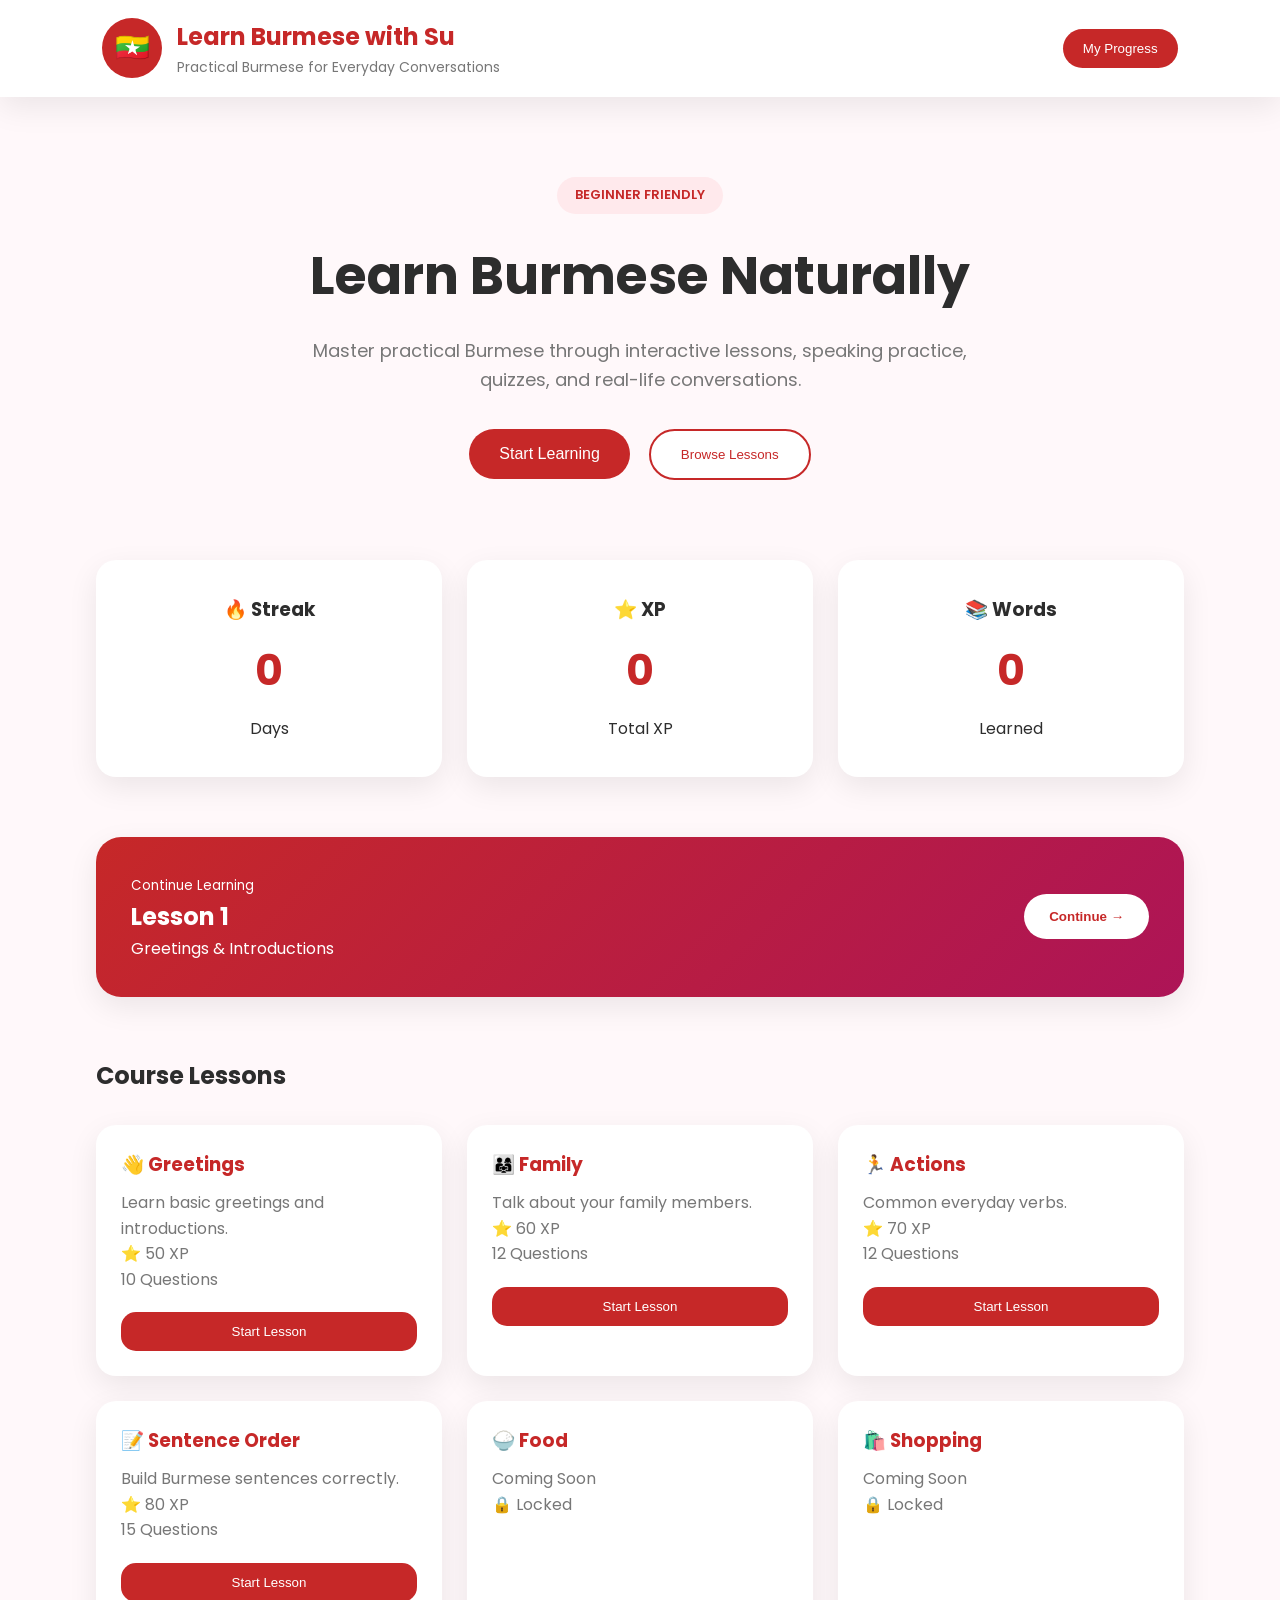
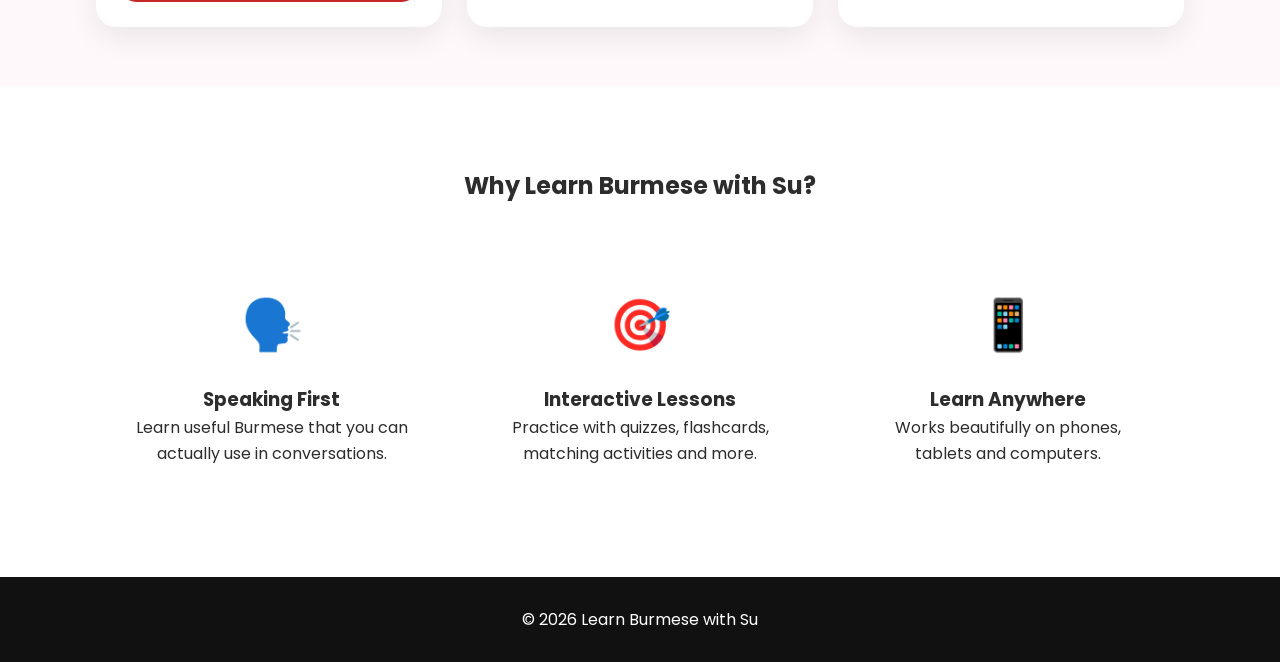
==== index.html @ 9ca23b1c "Add files via upload" ====
<!DOCTYPE html>
<html lang="en">
<head>
    <meta charset="UTF-8">
    <meta name="viewport" content="width=device-width, initial-scale=1.0">

    <title>Learn Burmese with Su</title>

    <meta name="description" content="Learn practical Burmese through interactive lessons with Su.">

    <link rel="preconnect" href="https://fonts.googleapis.com">
    <link rel="preconnect" href="https://fonts.gstatic.com" crossorigin>

    <link href="https://fonts.googleapis.com/css2?family=Poppins:wght@300;400;500;600;700&display=swap" rel="stylesheet">

    <link rel="stylesheet" href="style.css">
</head>

<body>

<header class="navbar">

    <div class="logo">

        <div class="logo-icon">
            🇲🇲
        </div>

        <div class="logo-text">

            <h1>Learn Burmese with Su</h1>

            <p>Practical Burmese for Everyday Conversations</p>

        </div>

    </div>

    <button class="login-btn">
        My Progress
    </button>

</header>

<main>

<section class="hero">

    <div class="hero-content">

        <span class="tag">
            BEGINNER FRIENDLY
        </span>

        <h2>
            Learn Burmese Naturally
        </h2>

        <p>
            Master practical Burmese through interactive lessons,
            speaking practice, quizzes, and real-life conversations.
        </p>

        <div class="hero-buttons">

            <button class="primary-btn" onclick="startLesson()">
                Start Learning
            </button>

            <button class="secondary-btn" onclick="scrollToLessons()">
                Browse Lessons
            </button>

        </div>

    </div>

</section>

<section class="dashboard">

    <div class="stat-card">

        <h3>🔥 Streak</h3>

        <span id="streak">0</span>

        <p>Days</p>

    </div>

    <div class="stat-card">

        <h3>⭐ XP</h3>

        <span id="xp">0</span>

        <p>Total XP</p>

    </div>

    <div class="stat-card">

        <h3>📚 Words</h3>

        <span id="words">0</span>

        <p>Learned</p>

    </div>

</section>

<section class="continue">

    <div class="continue-card">

        <div>

            <small>Continue Learning</small>

            <h2>Lesson 1</h2>

            <p>Greetings & Introductions</p>

        </div>

        <button onclick="startLesson()">
            Continue →
        </button>

    </div>

</section>

<section class="lessons" id="lessons">

    <h2>Course Lessons</h2>

    <div id="lessonContainer">

        <!-- Lesson cards will be generated by app.js -->

    </div>

</section>

<section class="about">

    <h2>Why Learn Burmese with Su?</h2>

    <div class="features">

        <div class="feature">

            <div class="emoji">🗣️</div>

            <h3>Speaking First</h3>

            <p>
                Learn useful Burmese that you can actually use in conversations.
            </p>

        </div>

        <div class="feature">

            <div class="emoji">🎯</div>

            <h3>Interactive Lessons</h3>

            <p>
                Practice with quizzes, flashcards, matching activities and more.
            </p>

        </div>

        <div class="feature">

            <div class="emoji">📱</div>

            <h3>Learn Anywhere</h3>

            <p>
                Works beautifully on phones, tablets and computers.
            </p>

        </div>

    </div>

</section>

</main>

<footer>

    <p>

        © 2026 Learn Burmese with Su

    </p>

</footer>

<script src="app.js"></script>

</body>
</html>
---- style.css ----
/* ==========================================
   Learn Burmese with Su
   Version 1.0
========================================== */

:root{

    --primary:#C62828;
    --primary-dark:#8E1C1C;

    --background:#FFF8FA;

    --card:#FFFFFF;

    --text:#2D2D2D;

    --gray:#777777;

    --border:#F2E8EA;

    --success:#43A047;

    --danger:#E53935;

    --shadow:0 10px 30px rgba(0,0,0,.08);

}

*{
    margin:0;
    padding:0;
    box-sizing:border-box;
}

html{
    scroll-behavior:smooth;
}

body{

    font-family:'Poppins',sans-serif;

    background:var(--background);

    color:var(--text);

    line-height:1.6;

}

/* ==========================
      NAVBAR
========================== */

.navbar{

    background:white;

    display:flex;

    justify-content:space-between;

    align-items:center;

    padding:18px 8%;

    box-shadow:var(--shadow);

    position:sticky;

    top:0;

    z-index:1000;

}

.logo{

    display:flex;

    align-items:center;

    gap:15px;

}

.logo-icon{

    width:60px;

    height:60px;

    border-radius:50%;

    background:var(--primary);

    color:white;

    display:flex;

    justify-content:center;

    align-items:center;

    font-size:28px;

}

.logo-text h1{

    font-size:24px;

    color:var(--primary);

}

.logo-text p{

    color:var(--gray);

    font-size:14px;

}

.login-btn{

    border:none;

    background:var(--primary);

    color:white;

    padding:12px 20px;

    border-radius:30px;

    cursor:pointer;

    transition:.3s;

}

.login-btn:hover{

    background:var(--primary-dark);

}

/* ==========================
      HERO
========================== */

.hero{

    padding:80px 8%;

    text-align:center;

}

.tag{

    display:inline-block;

    background:#FFE9EC;

    color:var(--primary);

    padding:8px 18px;

    border-radius:50px;

    font-size:13px;

    font-weight:600;

    margin-bottom:20px;

}

.hero h2{

    font-size:52px;

    margin-bottom:20px;

}

.hero p{

    max-width:700px;

    margin:auto;

    color:var(--gray);

    font-size:18px;

}

.hero-buttons{

    margin-top:35px;

}

.primary-btn{

    background:var(--primary);

    color:white;

    border:none;

    padding:16px 30px;

    border-radius:40px;

    cursor:pointer;

    font-size:16px;

    margin-right:15px;

    transition:.3s;

}

.primary-btn:hover{

    transform:translateY(-3px);

    background:var(--primary-dark);

}

.secondary-btn{

    background:white;

    color:var(--primary);

    border:2px solid var(--primary);

    padding:16px 30px;

    border-radius:40px;

    cursor:pointer;

    transition:.3s;

}

.secondary-btn:hover{

    background:var(--primary);

    color:white;

}

/* ==========================
      DASHBOARD
========================== */

.dashboard{

    width:85%;

    margin:auto;

    display:grid;

    grid-template-columns:repeat(3,1fr);

    gap:25px;

}

.stat-card{

    background:white;

    border-radius:20px;

    text-align:center;

    padding:35px;

    box-shadow:var(--shadow);

}

.stat-card span{

    font-size:42px;

    font-weight:bold;

    color:var(--primary);

    display:block;

    margin:12px 0;

}

/* ==========================
      CONTINUE CARD
========================== */

.continue{

    width:85%;

    margin:60px auto;

}

.continue-card{

    background:linear-gradient(135deg,#C62828,#AD1457);

    color:white;

    padding:35px;

    border-radius:25px;

    display:flex;

    justify-content:space-between;

    align-items:center;

    box-shadow:var(--shadow);

}

.continue-card button{

    background:white;

    color:var(--primary);

    border:none;

    padding:15px 25px;

    border-radius:30px;

    cursor:pointer;

    font-weight:600;

}

/* ==========================
      LESSONS
========================== */

.lessons{

    width:85%;

    margin:auto;

    padding-bottom:60px;

}

.lessons h2{

    margin-bottom:30px;

}

#lessonContainer{

    display:grid;

    grid-template-columns:repeat(auto-fit,minmax(280px,1fr));

    gap:25px;

}

.lesson-card{

    background:white;

    border-radius:20px;

    padding:25px;

    box-shadow:var(--shadow);

    transition:.3s;

    cursor:pointer;

}

.lesson-card:hover{

    transform:translateY(-6px);

}

.lesson-card h3{

    color:var(--primary);

    margin-bottom:10px;

}

.lesson-card p{

    color:var(--gray);

}

.lesson-card button{

    margin-top:20px;

    width:100%;

    background:var(--primary);

    color:white;

    border:none;

    padding:12px;

    border-radius:15px;

    cursor:pointer;

}

/* ==========================
      ABOUT
========================== */

.about{

    background:white;

    padding:80px 8%;

}

.about h2{

    text-align:center;

    margin-bottom:50px;

}

.features{

    display:grid;

    grid-template-columns:repeat(3,1fr);

    gap:30px;

}

.feature{

    text-align:center;

    padding:30px;

}

.emoji{

    font-size:50px;

    margin-bottom:20px;

}

/* ==========================
      FOOTER
========================== */

footer{

    background:#111;

    color:white;

    text-align:center;

    padding:30px;

}

/* ==========================
      MOBILE
========================== */

@media(max-width:900px){

.dashboard{

    grid-template-columns:1fr;

}

.features{

    grid-template-columns:1fr;

}

.continue-card{

    flex-direction:column;

    text-align:center;

    gap:25px;

}

.hero h2{

    font-size:36px;

}

.navbar{

    flex-direction:column;

    gap:20px;

}

.logo{

    flex-direction:column;

}

}

/*==========================================
LESSON PAGE
==========================================*/

.lesson-page{

background:#FFF8FA;

min-height:100vh;

font-family:'Poppins',sans-serif;

}

.lesson-header{

display:flex;

justify-content:space-between;

align-items:center;

padding:25px 8%;

background:white;

box-shadow:0 5px 15px rgba(0,0,0,.08);

}

.back-btn{

text-decoration:none;

background:#C62828;

color:white;

padding:12px 18px;

border-radius:30px;

}

.lesson-container{

max-width:900px;

margin:50px auto;

padding:0 20px;

}

.progress-box{

background:white;

padding:25px;

border-radius:20px;

box-shadow:0 8px 20px rgba(0,0,0,.08);

margin-bottom:30px;

}

.progress-info{

display:flex;

justify-content:space-between;

margin-bottom:15px;

font-weight:600;

}

.progress-bar{

width:100%;

height:15px;

background:#eee;

border-radius:20px;

overflow:hidden;

}

#progressFill{

width:0%;

height:100%;

background:#C62828;

transition:.4s;

}

.question-card{

background:white;

padding:40px;

border-radius:25px;

box-shadow:0 10px 30px rgba(0,0,0,.08);

}

#question{

margin-bottom:35px;

text-align:center;

}

.answer-btn{

display:block;

width:100%;

margin-bottom:15px;

padding:18px;

border:none;

background:#f8f8f8;

border-radius:15px;

font-size:16px;

cursor:pointer;

transition:.3s;

}

.answer-btn:hover{

background:#C62828;

color:white;

}

.correct{

background:#43A047!important;

color:white;

}

.wrong{

background:#E53935!important;

color:white;

}

#feedback{

margin:25px 0;

font-size:18px;

font-weight:600;

text-align:center;

}

.complete-screen{

display:none;

position:fixed;

left:0;

top:0;

width:100%;

height:100%;

background:rgba(0,0,0,.65);

justify-content:center;

align-items:center;

}

.complete-card{

background:white;

padding:50px;

border-radius:25px;

text-align:center;

width:90%;

max-width:450px;

}

.stats{

display:flex;

justify-content:space-around;

margin:35px 0;

}
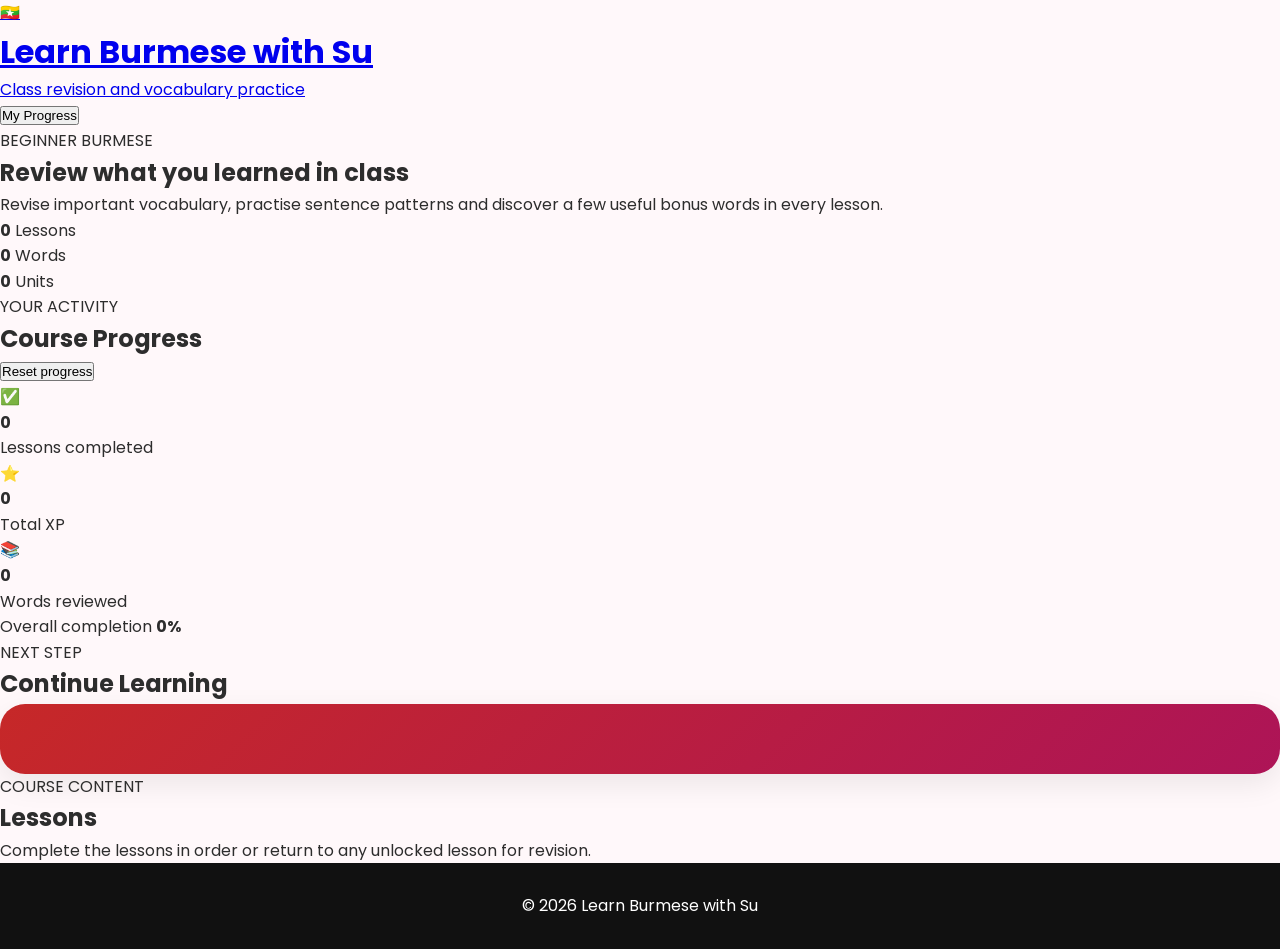
==== commit 69e36779: "Update index.html" ====
--- a/index.html
+++ b/index.html
@@ -1,209 +1,243 @@
 <!DOCTYPE html>
 <html lang="en">
+
 <head>
     <meta charset="UTF-8">
-    <meta name="viewport" content="width=device-width, initial-scale=1.0">
+
+    <meta
+        name="viewport"
+        content="width=device-width, initial-scale=1.0"
+    >
 
     <title>Learn Burmese with Su</title>
 
-    <meta name="description" content="Learn practical Burmese through interactive lessons with Su.">
+    <meta
+        name="description"
+        content="Review Burmese vocabulary and practise what you learned in class."
+    >
 
     <link rel="preconnect" href="https://fonts.googleapis.com">
-    <link rel="preconnect" href="https://fonts.gstatic.com" crossorigin>
-
-    <link href="https://fonts.googleapis.com/css2?family=Poppins:wght@300;400;500;600;700&display=swap" rel="stylesheet">
+
+    <link
+        rel="preconnect"
+        href="https://fonts.gstatic.com"
+        crossorigin
+    >
+
+    <link
+        href="https://fonts.googleapis.com/css2?family=Poppins:wght@300;400;500;600;700&display=swap"
+        rel="stylesheet"
+    >
 
     <link rel="stylesheet" href="style.css">
 </head>
 
 <body>
 
-<header class="navbar">
-
-    <div class="logo">
-
-        <div class="logo-icon">
+<header class="site-header">
+
+    <a href="index.html" class="brand">
+
+        <div class="brand-icon">
             🇲🇲
         </div>
 
-        <div class="logo-text">
-
+        <div>
             <h1>Learn Burmese with Su</h1>
-
-            <p>Practical Burmese for Everyday Conversations</p>
-
-        </div>
-
-    </div>
-
-    <button class="login-btn">
+            <p>Class revision and vocabulary practice</p>
+        </div>
+
+    </a>
+
+    <button
+        class="header-button"
+        onclick="scrollToProgress()"
+    >
         My Progress
     </button>
 
 </header>
 
-<main>
-
-<section class="hero">
-
-    <div class="hero-content">
-
-        <span class="tag">
-            BEGINNER FRIENDLY
-        </span>
-
-        <h2>
-            Learn Burmese Naturally
-        </h2>
-
-        <p>
-            Master practical Burmese through interactive lessons,
-            speaking practice, quizzes, and real-life conversations.
-        </p>
-
-        <div class="hero-buttons">
-
-            <button class="primary-btn" onclick="startLesson()">
-                Start Learning
+<main class="homepage">
+
+    <section class="course-intro">
+
+        <div>
+
+            <span class="eyebrow">
+                BEGINNER BURMESE
+            </span>
+
+            <h2>
+                Review what you learned in class
+            </h2>
+
+            <p>
+                Revise important vocabulary, practise sentence patterns
+                and discover a few useful bonus words in every lesson.
+            </p>
+
+        </div>
+
+        <div class="course-summary">
+
+            <div>
+                <strong id="courseLessonCount">0</strong>
+                <span>Lessons</span>
+            </div>
+
+            <div>
+                <strong id="courseWordCount">0</strong>
+                <span>Words</span>
+            </div>
+
+            <div>
+                <strong id="courseUnitCount">0</strong>
+                <span>Units</span>
+            </div>
+
+        </div>
+
+    </section>
+
+    <section
+        class="progress-section"
+        id="progressSection"
+    >
+
+        <div class="section-heading">
+
+            <div>
+                <span class="section-label">YOUR ACTIVITY</span>
+                <h2>Course Progress</h2>
+            </div>
+
+            <button
+                class="text-button"
+                onclick="resetProgress()"
+            >
+                Reset progress
             </button>
 
-            <button class="secondary-btn" onclick="scrollToLessons()">
-                Browse Lessons
-            </button>
-
-        </div>
-
-    </div>
-
-</section>
-
-<section class="dashboard">
-
-    <div class="stat-card">
-
-        <h3>🔥 Streak</h3>
-
-        <span id="streak">0</span>
-
-        <p>Days</p>
-
-    </div>
-
-    <div class="stat-card">
-
-        <h3>⭐ XP</h3>
-
-        <span id="xp">0</span>
-
-        <p>Total XP</p>
-
-    </div>
-
-    <div class="stat-card">
-
-        <h3>📚 Words</h3>
-
-        <span id="words">0</span>
-
-        <p>Learned</p>
-
-    </div>
-
-</section>
-
-<section class="continue">
-
-    <div class="continue-card">
-
-        <div>
-
-            <small>Continue Learning</small>
-
-            <h2>Lesson 1</h2>
-
-            <p>Greetings & Introductions</p>
-
-        </div>
-
-        <button onclick="startLesson()">
-            Continue →
-        </button>
-
-    </div>
-
-</section>
-
-<section class="lessons" id="lessons">
-
-    <h2>Course Lessons</h2>
-
-    <div id="lessonContainer">
-
-        <!-- Lesson cards will be generated by app.js -->
-
-    </div>
-
-</section>
-
-<section class="about">
-
-    <h2>Why Learn Burmese with Su?</h2>
-
-    <div class="features">
-
-        <div class="feature">
-
-            <div class="emoji">🗣️</div>
-
-            <h3>Speaking First</h3>
+        </div>
+
+        <div class="progress-dashboard">
+
+            <article class="progress-card">
+
+                <span class="progress-icon">✅</span>
+
+                <div>
+                    <strong id="completedLessons">0</strong>
+                    <p>Lessons completed</p>
+                </div>
+
+            </article>
+
+            <article class="progress-card">
+
+                <span class="progress-icon">⭐</span>
+
+                <div>
+                    <strong id="xp">0</strong>
+                    <p>Total XP</p>
+                </div>
+
+            </article>
+
+            <article class="progress-card">
+
+                <span class="progress-icon">📚</span>
+
+                <div>
+                    <strong id="words">0</strong>
+                    <p>Words reviewed</p>
+                </div>
+
+            </article>
+
+        </div>
+
+        <div class="overall-progress">
+
+            <div class="overall-progress-info">
+
+                <span>Overall completion</span>
+
+                <strong id="overallProgressText">
+                    0%
+                </strong>
+
+            </div>
+
+            <div class="overall-progress-track">
+
+                <div id="overallProgressFill"></div>
+
+            </div>
+
+        </div>
+
+    </section>
+
+    <section class="continue-section">
+
+        <div class="section-heading">
+
+            <div>
+                <span class="section-label">NEXT STEP</span>
+                <h2>Continue Learning</h2>
+            </div>
+
+        </div>
+
+        <div
+            id="continueCard"
+            class="continue-card"
+        >
+            <!-- Generated by app.js -->
+        </div>
+
+    </section>
+
+    <section
+        class="course-section"
+        id="lessons"
+    >
+
+        <div class="section-heading">
+
+            <div>
+                <span class="section-label">COURSE CONTENT</span>
+                <h2>Lessons</h2>
+            </div>
 
             <p>
-                Learn useful Burmese that you can actually use in conversations.
+                Complete the lessons in order or return to any unlocked
+                lesson for revision.
             </p>
 
         </div>
 
-        <div class="feature">
-
-            <div class="emoji">🎯</div>
-
-            <h3>Interactive Lessons</h3>
-
-            <p>
-                Practice with quizzes, flashcards, matching activities and more.
-            </p>
-
-        </div>
-
-        <div class="feature">
-
-            <div class="emoji">📱</div>
-
-            <h3>Learn Anywhere</h3>
-
-            <p>
-                Works beautifully on phones, tablets and computers.
-            </p>
-
-        </div>
-
-    </div>
-
-</section>
+        <div id="unitContainer">
+            <!-- Units generated by app.js -->
+        </div>
+
+    </section>
 
 </main>
 
-<footer>
+<footer class="site-footer">
 
     <p>
-
         © 2026 Learn Burmese with Su
-
     </p>
 
 </footer>
 
+<script src="questions.js"></script>
 <script src="app.js"></script>
 
 </body>
-</html>+
+</html>
